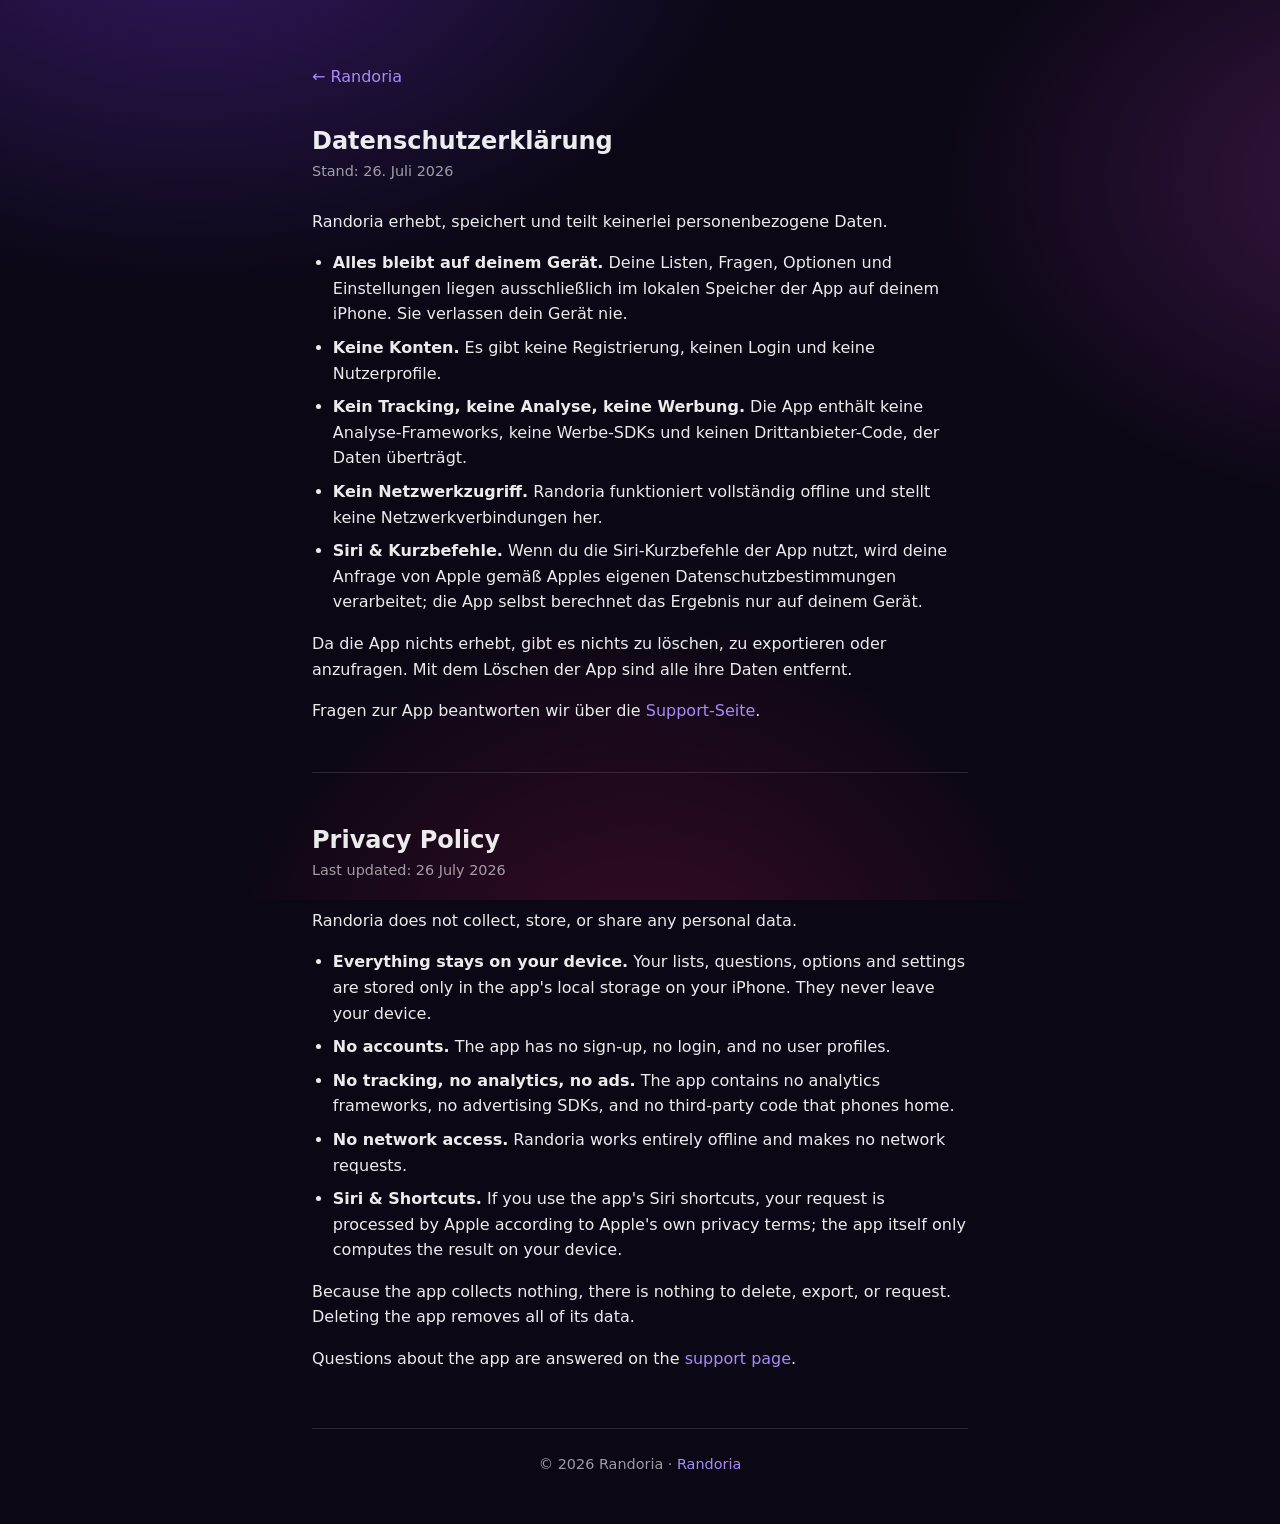
==== randoria/privacy/index.html @ 15b5b2f6 "Publish Randoria at its corrected Pages path Host the public landing page and privacy policy under /" ====
<!DOCTYPE html>
<html lang="de">
<head>
  <meta charset="utf-8">
  <meta name="viewport" content="width=device-width, initial-scale=1">
  <title>Datenschutz — Randoria</title>
  <meta name="description" content="Datenschutzerklärung der Randoria-App: keine Datenerhebung, kein Tracking, alles bleibt auf dem Gerät.">
  <link rel="canonical" href="https://suthi17.github.io/randoria/privacy/">
  <link rel="stylesheet" href="../styles.css">
  <link rel="icon" href="../icon.png">
</head>
<body>
  <div class="wrap">
    <a class="back" href="../">← Randoria</a>

    <article>
      <h1>Datenschutzerklärung</h1>
      <p class="updated">Stand: 26. Juli 2026</p>

      <p>Randoria erhebt, speichert und teilt keinerlei personenbezogene Daten.</p>

      <ul>
        <li><strong>Alles bleibt auf deinem Gerät.</strong> Deine Listen, Fragen,
        Optionen und Einstellungen liegen ausschließlich im lokalen Speicher der
        App auf deinem iPhone. Sie verlassen dein Gerät nie.</li>
        <li><strong>Keine Konten.</strong> Es gibt keine Registrierung, keinen
        Login und keine Nutzerprofile.</li>
        <li><strong>Kein Tracking, keine Analyse, keine Werbung.</strong> Die App
        enthält keine Analyse-Frameworks, keine Werbe-SDKs und keinen
        Drittanbieter-Code, der Daten überträgt.</li>
        <li><strong>Kein Netzwerkzugriff.</strong> Randoria funktioniert
        vollständig offline und stellt keine Netzwerkverbindungen her.</li>
        <li><strong>Siri &amp; Kurzbefehle.</strong> Wenn du die Siri-Kurzbefehle
        der App nutzt, wird deine Anfrage von Apple gemäß Apples eigenen
        Datenschutzbestimmungen verarbeitet; die App selbst berechnet das
        Ergebnis nur auf deinem Gerät.</li>
      </ul>

      <p>Da die App nichts erhebt, gibt es nichts zu löschen, zu exportieren
      oder anzufragen. Mit dem Löschen der App sind alle ihre Daten entfernt.</p>

      <p>Fragen zur App beantworten wir über die
      <a href="../#support">Support-Seite</a>.</p>
    </article>

    <hr class="divider">

    <article lang="en" id="english">
      <h1>Privacy Policy</h1>
      <p class="updated">Last updated: 26 July 2026</p>

      <p>Randoria does not collect, store, or share any personal data.</p>

      <ul>
        <li><strong>Everything stays on your device.</strong> Your lists,
        questions, options and settings are stored only in the app's local
        storage on your iPhone. They never leave your device.</li>
        <li><strong>No accounts.</strong> The app has no sign-up, no login, and
        no user profiles.</li>
        <li><strong>No tracking, no analytics, no ads.</strong> The app contains
        no analytics frameworks, no advertising SDKs, and no third-party code
        that phones home.</li>
        <li><strong>No network access.</strong> Randoria works entirely offline
        and makes no network requests.</li>
        <li><strong>Siri &amp; Shortcuts.</strong> If you use the app's Siri
        shortcuts, your request is processed by Apple according to Apple's own
        privacy terms; the app itself only computes the result on your
        device.</li>
      </ul>

      <p>Because the app collects nothing, there is nothing to delete, export,
      or request. Deleting the app removes all of its data.</p>

      <p>Questions about the app are answered on the
      <a href="../#support">support page</a>.</p>
    </article>

    <footer>
      © 2026 Randoria · <a href="../">Randoria</a>
    </footer>
  </div>
</body>
</html>
---- randoria/styles.css ----
:root {
  --bg: #0b0714;
  --card: rgba(255, 255, 255, 0.06);
  --border: rgba(255, 255, 255, 0.12);
  --text: rgba(255, 255, 255, 0.92);
  --muted: rgba(255, 255, 255, 0.6);
  --accent: #a78bfa;
}

* { margin: 0; padding: 0; box-sizing: border-box; }

body {
  font-family: ui-rounded, -apple-system, system-ui, "Segoe UI", sans-serif;
  background-color: var(--bg);
  background-image:
    radial-gradient(60rem 40rem at 15% -10%, rgba(124, 58, 237, 0.35), transparent 60%),
    radial-gradient(50rem 35rem at 110% 20%, rgba(217, 70, 239, 0.22), transparent 60%),
    radial-gradient(45rem 40rem at 50% 110%, rgba(190, 24, 93, 0.25), transparent 60%);
  background-attachment: fixed;
  color: var(--text);
  line-height: 1.6;
  min-height: 100vh;
}

.wrap {
  max-width: 44rem;
  margin: 0 auto;
  padding: 4rem 1.5rem 3rem;
}

header.hero { text-align: center; margin-bottom: 3.5rem; }

.hero img {
  width: 8rem;
  height: 8rem;
  border-radius: 1.8rem;
  box-shadow: 0 0 3rem rgba(167, 139, 250, 0.45);
}

.hero h1 {
  font-size: 2.6rem;
  font-weight: 800;
  margin-top: 1.2rem;
  letter-spacing: -0.02em;
}

.hero p.tagline {
  font-size: 1.15rem;
  color: var(--muted);
  margin-top: 0.4rem;
}

h2 {
  font-size: 1.3rem;
  font-weight: 700;
  margin: 2.6rem 0 1rem;
}

.modes {
  display: grid;
  grid-template-columns: repeat(auto-fit, minmax(12rem, 1fr));
  gap: 0.8rem;
}

.card {
  background: var(--card);
  border: 1px solid var(--border);
  border-radius: 1.1rem;
  padding: 1rem 1.1rem;
  backdrop-filter: blur(8px);
}

.card strong { display: block; margin-bottom: 0.15rem; }
.card span { color: var(--muted); font-size: 0.92rem; }

ul.traits { list-style: none; }
ul.traits li { padding: 0.3rem 0; color: var(--muted); }
ul.traits li::before { content: "✦ "; color: var(--accent); }

a { color: var(--accent); text-decoration: none; }
a:hover { text-decoration: underline; }

.divider {
  border: none;
  border-top: 1px solid var(--border);
  margin: 3rem 0;
}

footer {
  margin-top: 3.5rem;
  padding-top: 1.5rem;
  border-top: 1px solid var(--border);
  color: var(--muted);
  font-size: 0.9rem;
  text-align: center;
}

article p, article ul { margin-bottom: 1rem; color: var(--text); }
article ul { padding-left: 1.3rem; }
article li { margin-bottom: 0.5rem; }
article li strong { color: var(--text); }
.updated { color: var(--muted); font-size: 0.9rem; margin-bottom: 1.6rem; }
.back { display: inline-block; margin-bottom: 2rem; }
.lang-note { color: var(--muted); font-size: 0.95rem; }
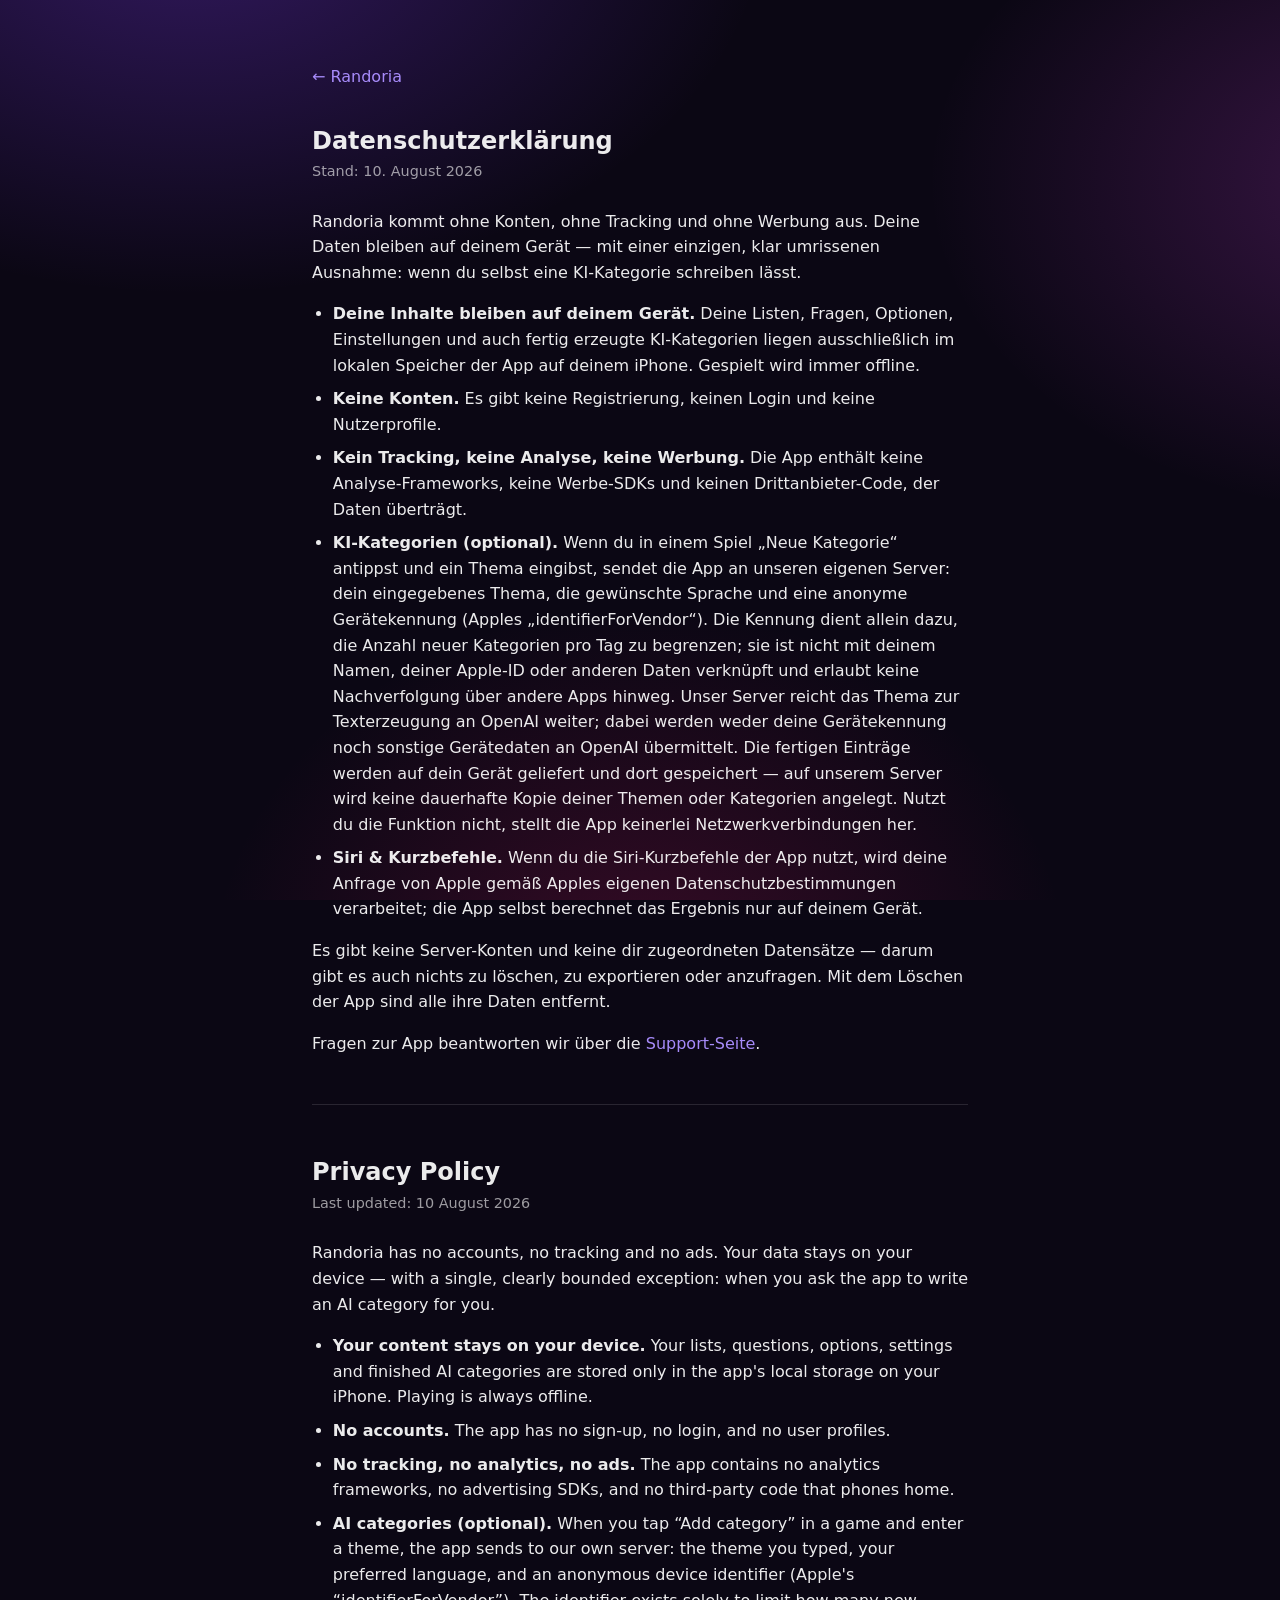
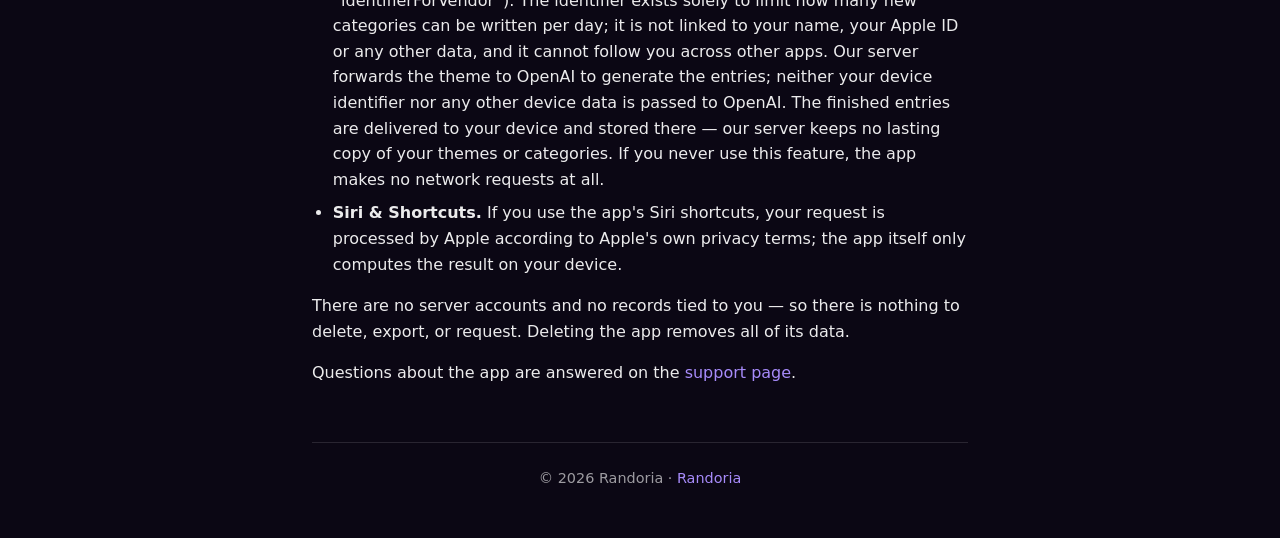
==== commit 812e3d9d: "Tell the truth about the AI categories The policy promised no network access at all — written when t" ====
--- a/randoria/privacy/index.html
+++ b/randoria/privacy/index.html
@@ -4,7 +4,7 @@
   <meta charset="utf-8">
   <meta name="viewport" content="width=device-width, initial-scale=1">
   <title>Datenschutz — Randoria</title>
-  <meta name="description" content="Datenschutzerklärung der Randoria-App: keine Datenerhebung, kein Tracking, alles bleibt auf dem Gerät.">
+  <meta name="description" content="Datenschutzerklärung der Randoria-App: kein Tracking, keine Konten; Netzwerkzugriff nur, wenn du selbst eine KI-Kategorie schreiben lässt.">
   <link rel="canonical" href="https://suthi17.github.io/randoria/privacy/">
   <link rel="stylesheet" href="../styles.css">
   <link rel="icon" href="../icon.png">
@@ -15,29 +15,46 @@
 
     <article>
       <h1>Datenschutzerklärung</h1>
-      <p class="updated">Stand: 26. Juli 2026</p>
+      <p class="updated">Stand: 10. August 2026</p>
 
-      <p>Randoria erhebt, speichert und teilt keinerlei personenbezogene Daten.</p>
+      <p>Randoria kommt ohne Konten, ohne Tracking und ohne Werbung aus.
+      Deine Daten bleiben auf deinem Gerät — mit einer einzigen, klar
+      umrissenen Ausnahme: wenn du selbst eine KI-Kategorie schreiben
+      lässt.</p>
 
       <ul>
-        <li><strong>Alles bleibt auf deinem Gerät.</strong> Deine Listen, Fragen,
-        Optionen und Einstellungen liegen ausschließlich im lokalen Speicher der
-        App auf deinem iPhone. Sie verlassen dein Gerät nie.</li>
+        <li><strong>Deine Inhalte bleiben auf deinem Gerät.</strong> Deine
+        Listen, Fragen, Optionen, Einstellungen und auch fertig erzeugte
+        KI-Kategorien liegen ausschließlich im lokalen Speicher der App auf
+        deinem iPhone. Gespielt wird immer offline.</li>
         <li><strong>Keine Konten.</strong> Es gibt keine Registrierung, keinen
         Login und keine Nutzerprofile.</li>
-        <li><strong>Kein Tracking, keine Analyse, keine Werbung.</strong> Die App
-        enthält keine Analyse-Frameworks, keine Werbe-SDKs und keinen
+        <li><strong>Kein Tracking, keine Analyse, keine Werbung.</strong> Die
+        App enthält keine Analyse-Frameworks, keine Werbe-SDKs und keinen
         Drittanbieter-Code, der Daten überträgt.</li>
-        <li><strong>Kein Netzwerkzugriff.</strong> Randoria funktioniert
-        vollständig offline und stellt keine Netzwerkverbindungen her.</li>
-        <li><strong>Siri &amp; Kurzbefehle.</strong> Wenn du die Siri-Kurzbefehle
-        der App nutzt, wird deine Anfrage von Apple gemäß Apples eigenen
-        Datenschutzbestimmungen verarbeitet; die App selbst berechnet das
-        Ergebnis nur auf deinem Gerät.</li>
+        <li><strong>KI-Kategorien (optional).</strong> Wenn du in einem Spiel
+        „Neue Kategorie“ antippst und ein Thema eingibst, sendet die App an
+        unseren eigenen Server: dein eingegebenes Thema, die gewünschte
+        Sprache und eine anonyme Gerätekennung (Apples
+        „identifierForVendor“). Die Kennung dient allein dazu, die Anzahl
+        neuer Kategorien pro Tag zu begrenzen; sie ist nicht mit deinem
+        Namen, deiner Apple-ID oder anderen Daten verknüpft und erlaubt
+        keine Nachverfolgung über andere Apps hinweg. Unser Server reicht
+        das Thema zur Texterzeugung an OpenAI weiter; dabei werden weder
+        deine Gerätekennung noch sonstige Gerätedaten an OpenAI übermittelt.
+        Die fertigen Einträge werden auf dein Gerät geliefert und dort
+        gespeichert — auf unserem Server wird keine dauerhafte Kopie deiner
+        Themen oder Kategorien angelegt. Nutzt du die Funktion nicht, stellt
+        die App keinerlei Netzwerkverbindungen her.</li>
+        <li><strong>Siri &amp; Kurzbefehle.</strong> Wenn du die
+        Siri-Kurzbefehle der App nutzt, wird deine Anfrage von Apple gemäß
+        Apples eigenen Datenschutzbestimmungen verarbeitet; die App selbst
+        berechnet das Ergebnis nur auf deinem Gerät.</li>
       </ul>
 
-      <p>Da die App nichts erhebt, gibt es nichts zu löschen, zu exportieren
-      oder anzufragen. Mit dem Löschen der App sind alle ihre Daten entfernt.</p>
+      <p>Es gibt keine Server-Konten und keine dir zugeordneten Datensätze —
+      darum gibt es auch nichts zu löschen, zu exportieren oder anzufragen.
+      Mit dem Löschen der App sind alle ihre Daten entfernt.</p>
 
       <p>Fragen zur App beantworten wir über die
       <a href="../#support">Support-Seite</a>.</p>
@@ -47,29 +64,44 @@
 
     <article lang="en" id="english">
       <h1>Privacy Policy</h1>
-      <p class="updated">Last updated: 26 July 2026</p>
+      <p class="updated">Last updated: 10 August 2026</p>
 
-      <p>Randoria does not collect, store, or share any personal data.</p>
+      <p>Randoria has no accounts, no tracking and no ads. Your data stays on
+      your device — with a single, clearly bounded exception: when you ask
+      the app to write an AI category for you.</p>
 
       <ul>
-        <li><strong>Everything stays on your device.</strong> Your lists,
-        questions, options and settings are stored only in the app's local
-        storage on your iPhone. They never leave your device.</li>
+        <li><strong>Your content stays on your device.</strong> Your lists,
+        questions, options, settings and finished AI categories are stored
+        only in the app's local storage on your iPhone. Playing is always
+        offline.</li>
         <li><strong>No accounts.</strong> The app has no sign-up, no login, and
         no user profiles.</li>
         <li><strong>No tracking, no analytics, no ads.</strong> The app contains
         no analytics frameworks, no advertising SDKs, and no third-party code
         that phones home.</li>
-        <li><strong>No network access.</strong> Randoria works entirely offline
-        and makes no network requests.</li>
+        <li><strong>AI categories (optional).</strong> When you tap “Add
+        category” in a game and enter a theme, the app sends to our own
+        server: the theme you typed, your preferred language, and an
+        anonymous device identifier (Apple's “identifierForVendor”). The
+        identifier exists solely to limit how many new categories can be
+        written per day; it is not linked to your name, your Apple ID or any
+        other data, and it cannot follow you across other apps. Our server
+        forwards the theme to OpenAI to generate the entries; neither your
+        device identifier nor any other device data is passed to OpenAI. The
+        finished entries are delivered to your device and stored there — our
+        server keeps no lasting copy of your themes or categories. If you
+        never use this feature, the app makes no network requests at
+        all.</li>
         <li><strong>Siri &amp; Shortcuts.</strong> If you use the app's Siri
         shortcuts, your request is processed by Apple according to Apple's own
         privacy terms; the app itself only computes the result on your
         device.</li>
       </ul>
 
-      <p>Because the app collects nothing, there is nothing to delete, export,
-      or request. Deleting the app removes all of its data.</p>
+      <p>There are no server accounts and no records tied to you — so there is
+      nothing to delete, export, or request. Deleting the app removes all of
+      its data.</p>
 
       <p>Questions about the app are answered on the
       <a href="../#support">support page</a>.</p>
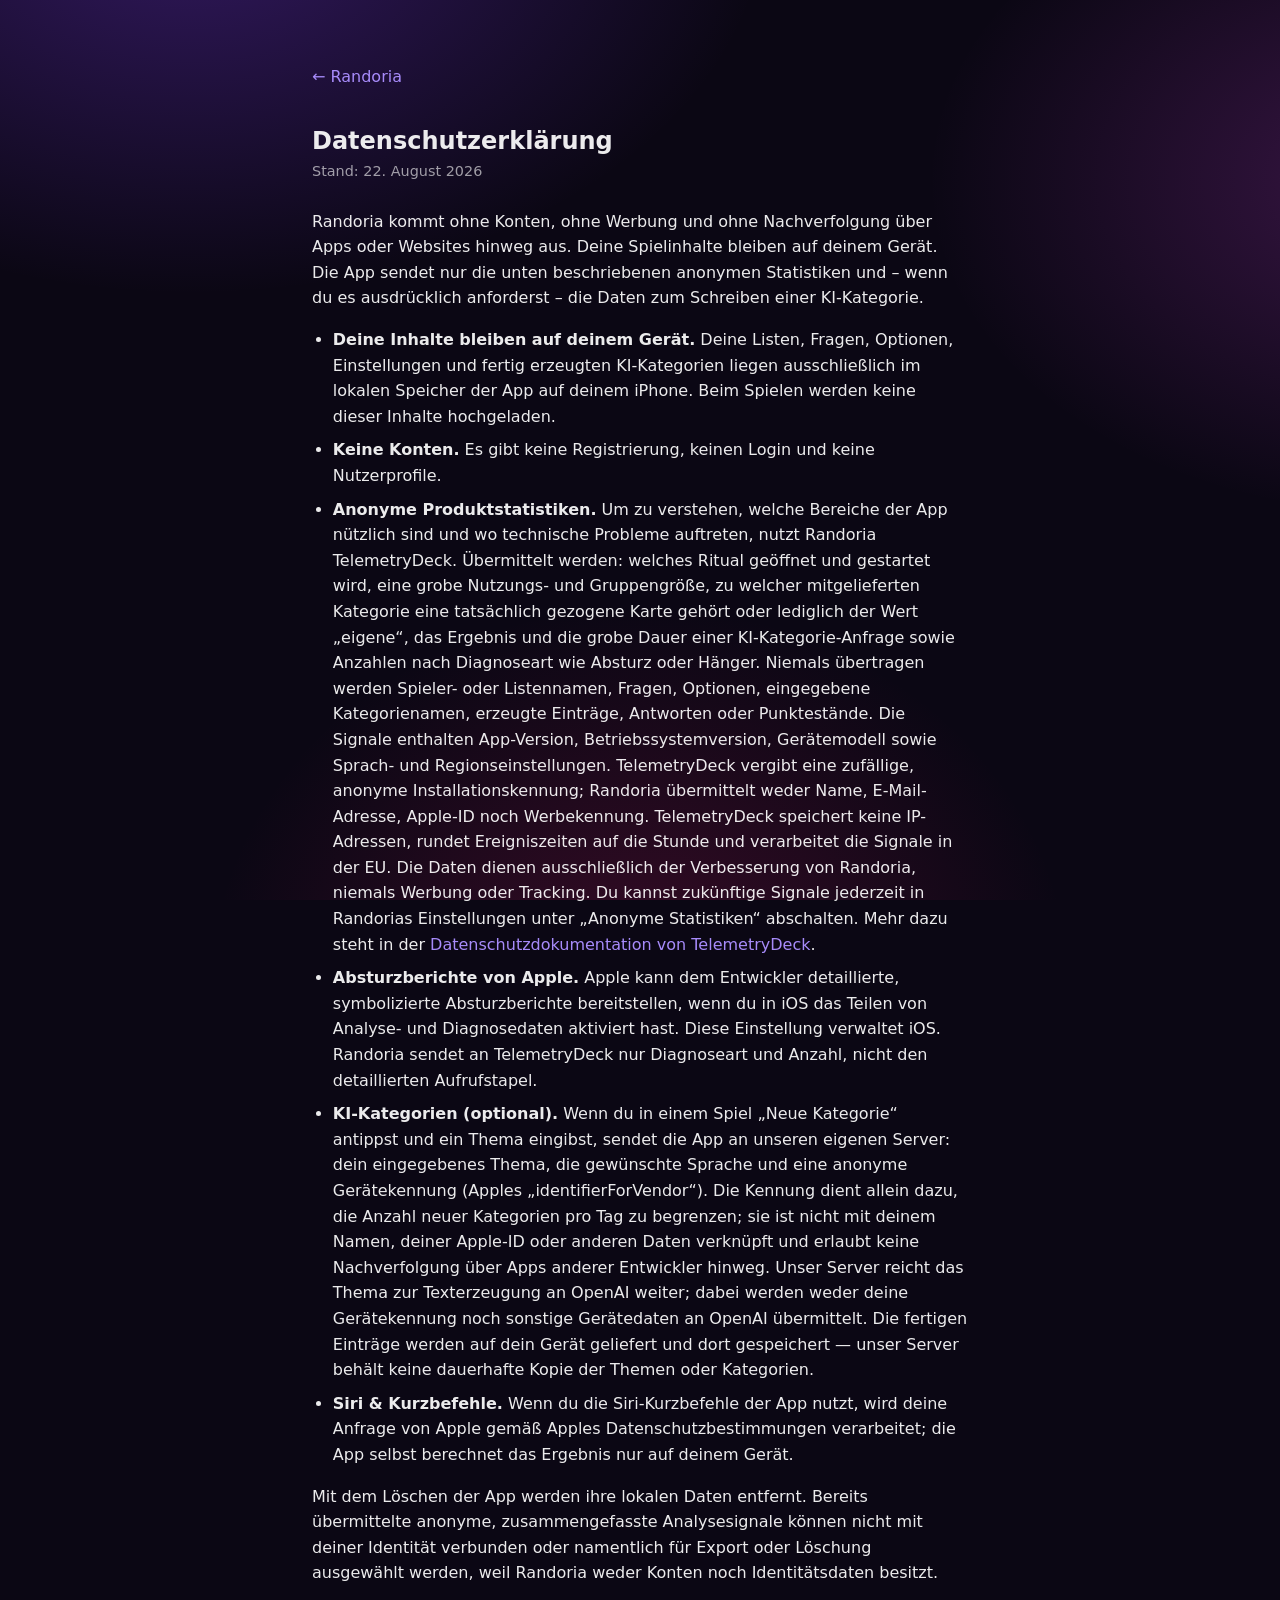
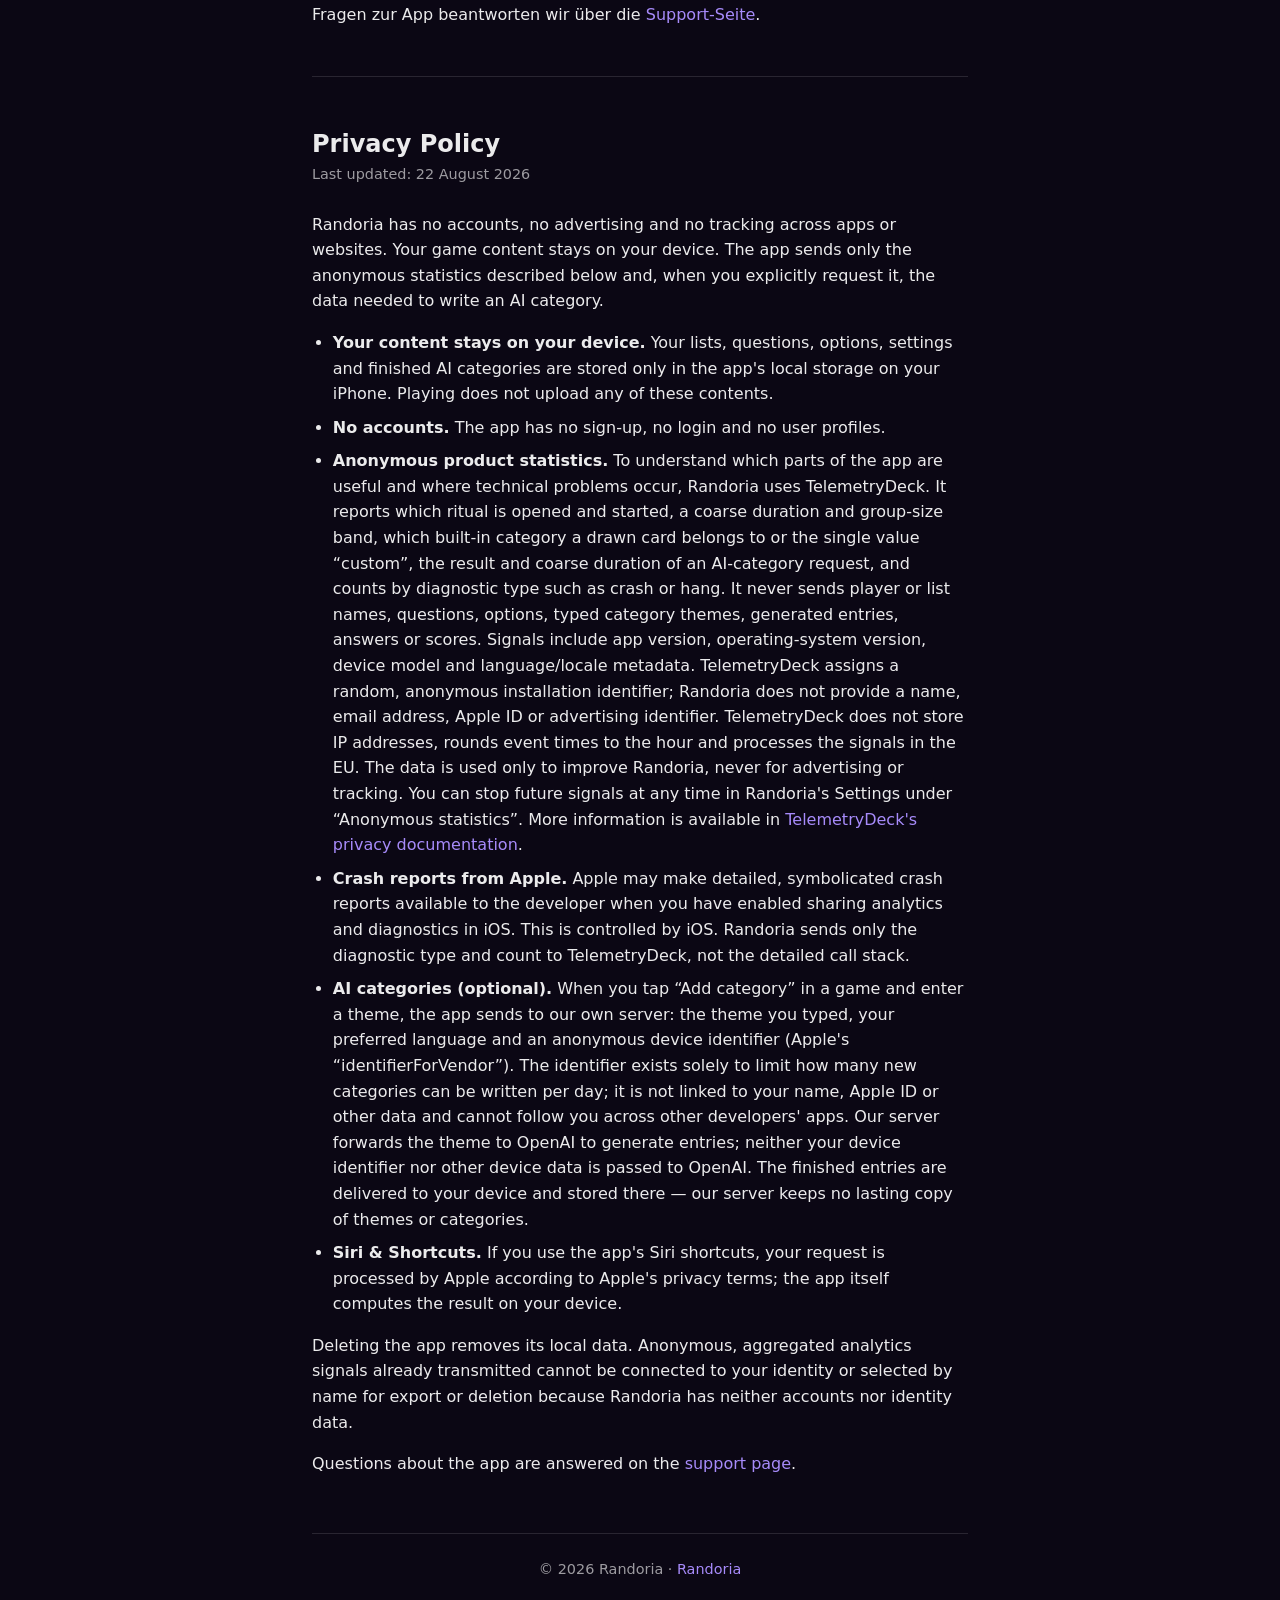
==== commit 9695978d: "Document anonymous product analytics" ====
--- a/randoria/privacy/index.html
+++ b/randoria/privacy/index.html
@@ -4,7 +4,7 @@
   <meta charset="utf-8">
   <meta name="viewport" content="width=device-width, initial-scale=1">
   <title>Datenschutz — Randoria</title>
-  <meta name="description" content="Datenschutzerklärung der Randoria-App: kein Tracking, keine Konten; Netzwerkzugriff nur, wenn du selbst eine KI-Kategorie schreiben lässt.">
+  <meta name="description" content="Datenschutzerklärung der Randoria-App: keine Konten, keine Werbung, kein Tracking; anonyme Produktstatistiken und optionale KI-Kategorien.">
   <link rel="canonical" href="https://suthi17.github.io/randoria/privacy/">
   <link rel="stylesheet" href="../styles.css">
   <link rel="icon" href="../icon.png">
@@ -15,46 +15,72 @@
 
     <article>
       <h1>Datenschutzerklärung</h1>
-      <p class="updated">Stand: 10. August 2026</p>
+      <p class="updated">Stand: 22. August 2026</p>
 
-      <p>Randoria kommt ohne Konten, ohne Tracking und ohne Werbung aus.
-      Deine Daten bleiben auf deinem Gerät — mit einer einzigen, klar
-      umrissenen Ausnahme: wenn du selbst eine KI-Kategorie schreiben
-      lässt.</p>
+      <p>Randoria kommt ohne Konten, ohne Werbung und ohne Nachverfolgung
+      über Apps oder Websites hinweg aus. Deine Spielinhalte bleiben auf
+      deinem Gerät. Die App sendet nur die unten beschriebenen anonymen
+      Statistiken und – wenn du es ausdrücklich anforderst – die Daten zum
+      Schreiben einer KI-Kategorie.</p>
 
       <ul>
         <li><strong>Deine Inhalte bleiben auf deinem Gerät.</strong> Deine
-        Listen, Fragen, Optionen, Einstellungen und auch fertig erzeugte
+        Listen, Fragen, Optionen, Einstellungen und fertig erzeugten
         KI-Kategorien liegen ausschließlich im lokalen Speicher der App auf
-        deinem iPhone. Gespielt wird immer offline.</li>
+        deinem iPhone. Beim Spielen werden keine dieser Inhalte
+        hochgeladen.</li>
         <li><strong>Keine Konten.</strong> Es gibt keine Registrierung, keinen
         Login und keine Nutzerprofile.</li>
-        <li><strong>Kein Tracking, keine Analyse, keine Werbung.</strong> Die
-        App enthält keine Analyse-Frameworks, keine Werbe-SDKs und keinen
-        Drittanbieter-Code, der Daten überträgt.</li>
+        <li><strong>Anonyme Produktstatistiken.</strong> Um zu verstehen,
+        welche Bereiche der App nützlich sind und wo technische Probleme
+        auftreten, nutzt Randoria TelemetryDeck. Übermittelt werden: welches
+        Ritual geöffnet und gestartet wird, eine grobe Nutzungs- und Gruppengröße, zu
+        welcher mitgelieferten Kategorie eine tatsächlich gezogene Karte
+        gehört oder lediglich der Wert „eigene“, das Ergebnis und die grobe Dauer
+        einer KI-Kategorie-Anfrage sowie Anzahlen nach Diagnoseart wie
+        Absturz oder Hänger. Niemals übertragen werden Spieler- oder
+        Listennamen, Fragen, Optionen, eingegebene Kategorienamen, erzeugte
+        Einträge, Antworten oder Punktestände. Die Signale enthalten
+        App-Version, Betriebssystemversion, Gerätemodell sowie Sprach- und
+        Regionseinstellungen. TelemetryDeck vergibt eine zufällige, anonyme
+        Installationskennung; Randoria übermittelt weder Name, E-Mail-Adresse,
+        Apple-ID noch Werbekennung. TelemetryDeck speichert keine IP-Adressen,
+        rundet Ereigniszeiten auf die Stunde und verarbeitet die Signale in
+        der EU. Die Daten dienen ausschließlich der Verbesserung von
+        Randoria, niemals Werbung oder Tracking. Du kannst zukünftige Signale
+        jederzeit in Randorias Einstellungen unter „Anonyme Statistiken“
+        abschalten. Mehr dazu steht in der
+        <a href="https://telemetrydeck.com/docs/guides/privacy-faq/">Datenschutzdokumentation von TelemetryDeck</a>.</li>
+        <li><strong>Absturzberichte von Apple.</strong> Apple kann dem
+        Entwickler detaillierte, symbolizierte Absturzberichte bereitstellen,
+        wenn du in iOS das Teilen von Analyse- und Diagnosedaten aktiviert
+        hast. Diese Einstellung verwaltet iOS. Randoria sendet an
+        TelemetryDeck nur Diagnoseart und Anzahl, nicht den detaillierten
+        Aufrufstapel.</li>
         <li><strong>KI-Kategorien (optional).</strong> Wenn du in einem Spiel
         „Neue Kategorie“ antippst und ein Thema eingibst, sendet die App an
         unseren eigenen Server: dein eingegebenes Thema, die gewünschte
         Sprache und eine anonyme Gerätekennung (Apples
         „identifierForVendor“). Die Kennung dient allein dazu, die Anzahl
         neuer Kategorien pro Tag zu begrenzen; sie ist nicht mit deinem
-        Namen, deiner Apple-ID oder anderen Daten verknüpft und erlaubt
-        keine Nachverfolgung über andere Apps hinweg. Unser Server reicht
-        das Thema zur Texterzeugung an OpenAI weiter; dabei werden weder
-        deine Gerätekennung noch sonstige Gerätedaten an OpenAI übermittelt.
-        Die fertigen Einträge werden auf dein Gerät geliefert und dort
-        gespeichert — auf unserem Server wird keine dauerhafte Kopie deiner
-        Themen oder Kategorien angelegt. Nutzt du die Funktion nicht, stellt
-        die App keinerlei Netzwerkverbindungen her.</li>
+        Namen, deiner Apple-ID oder anderen Daten verknüpft und erlaubt keine
+        Nachverfolgung über Apps anderer Entwickler hinweg. Unser Server
+        reicht das Thema zur Texterzeugung an OpenAI weiter; dabei werden
+        weder deine Gerätekennung noch sonstige Gerätedaten an OpenAI
+        übermittelt. Die fertigen Einträge werden auf dein Gerät geliefert
+        und dort gespeichert — unser Server behält keine dauerhafte Kopie der
+        Themen oder Kategorien.</li>
         <li><strong>Siri &amp; Kurzbefehle.</strong> Wenn du die
         Siri-Kurzbefehle der App nutzt, wird deine Anfrage von Apple gemäß
-        Apples eigenen Datenschutzbestimmungen verarbeitet; die App selbst
-        berechnet das Ergebnis nur auf deinem Gerät.</li>
+        Apples Datenschutzbestimmungen verarbeitet; die App selbst berechnet
+        das Ergebnis nur auf deinem Gerät.</li>
       </ul>
 
-      <p>Es gibt keine Server-Konten und keine dir zugeordneten Datensätze —
-      darum gibt es auch nichts zu löschen, zu exportieren oder anzufragen.
-      Mit dem Löschen der App sind alle ihre Daten entfernt.</p>
+      <p>Mit dem Löschen der App werden ihre lokalen Daten entfernt. Bereits
+      übermittelte anonyme, zusammengefasste Analysesignale können nicht mit
+      deiner Identität verbunden oder namentlich für Export oder Löschung
+      ausgewählt werden, weil Randoria weder Konten noch Identitätsdaten
+      besitzt.</p>
 
       <p>Fragen zur App beantworten wir über die
       <a href="../#support">Support-Seite</a>.</p>
@@ -64,44 +90,63 @@
 
     <article lang="en" id="english">
       <h1>Privacy Policy</h1>
-      <p class="updated">Last updated: 10 August 2026</p>
+      <p class="updated">Last updated: 22 August 2026</p>
 
-      <p>Randoria has no accounts, no tracking and no ads. Your data stays on
-      your device — with a single, clearly bounded exception: when you ask
-      the app to write an AI category for you.</p>
+      <p>Randoria has no accounts, no advertising and no tracking across apps
+      or websites. Your game content stays on your device. The app sends only
+      the anonymous statistics described below and, when you explicitly
+      request it, the data needed to write an AI category.</p>
 
       <ul>
         <li><strong>Your content stays on your device.</strong> Your lists,
         questions, options, settings and finished AI categories are stored
-        only in the app's local storage on your iPhone. Playing is always
-        offline.</li>
-        <li><strong>No accounts.</strong> The app has no sign-up, no login, and
+        only in the app's local storage on your iPhone. Playing does not
+        upload any of these contents.</li>
+        <li><strong>No accounts.</strong> The app has no sign-up, no login and
         no user profiles.</li>
-        <li><strong>No tracking, no analytics, no ads.</strong> The app contains
-        no analytics frameworks, no advertising SDKs, and no third-party code
-        that phones home.</li>
+        <li><strong>Anonymous product statistics.</strong> To understand which
+        parts of the app are useful and where technical problems occur,
+        Randoria uses TelemetryDeck. It reports which ritual is opened and
+        started, a coarse duration and group-size band, which built-in category a drawn card
+        belongs to or the single value “custom”, the result and
+        coarse duration of an AI-category request, and counts by diagnostic
+        type such as crash or hang. It never sends player or list names,
+        questions, options, typed category themes, generated entries, answers
+        or scores. Signals include app version, operating-system version,
+        device model and language/locale metadata. TelemetryDeck assigns a
+        random, anonymous installation identifier; Randoria does not provide
+        a name, email address, Apple ID or advertising identifier.
+        TelemetryDeck does not store IP addresses, rounds event times to the
+        hour and processes the signals in the EU. The data is used only to
+        improve Randoria, never for advertising or tracking. You can stop
+        future signals at any time in Randoria's Settings under “Anonymous
+        statistics”. More information is available in
+        <a href="https://telemetrydeck.com/docs/guides/privacy-faq/">TelemetryDeck's privacy documentation</a>.</li>
+        <li><strong>Crash reports from Apple.</strong> Apple may make detailed,
+        symbolicated crash reports available to the developer when you have
+        enabled sharing analytics and diagnostics in iOS. This is controlled
+        by iOS. Randoria sends only the diagnostic type and count to
+        TelemetryDeck, not the detailed call stack.</li>
         <li><strong>AI categories (optional).</strong> When you tap “Add
         category” in a game and enter a theme, the app sends to our own
-        server: the theme you typed, your preferred language, and an
-        anonymous device identifier (Apple's “identifierForVendor”). The
-        identifier exists solely to limit how many new categories can be
-        written per day; it is not linked to your name, your Apple ID or any
-        other data, and it cannot follow you across other apps. Our server
-        forwards the theme to OpenAI to generate the entries; neither your
-        device identifier nor any other device data is passed to OpenAI. The
-        finished entries are delivered to your device and stored there — our
-        server keeps no lasting copy of your themes or categories. If you
-        never use this feature, the app makes no network requests at
-        all.</li>
+        server: the theme you typed, your preferred language and an anonymous
+        device identifier (Apple's “identifierForVendor”). The identifier
+        exists solely to limit how many new categories can be written per
+        day; it is not linked to your name, Apple ID or other data and cannot
+        follow you across other developers' apps. Our server forwards the
+        theme to OpenAI to generate entries; neither your device identifier
+        nor other device data is passed to OpenAI. The finished entries are
+        delivered to your device and stored there — our server keeps no
+        lasting copy of themes or categories.</li>
         <li><strong>Siri &amp; Shortcuts.</strong> If you use the app's Siri
-        shortcuts, your request is processed by Apple according to Apple's own
-        privacy terms; the app itself only computes the result on your
-        device.</li>
+        shortcuts, your request is processed by Apple according to Apple's
+        privacy terms; the app itself computes the result on your device.</li>
       </ul>
 
-      <p>There are no server accounts and no records tied to you — so there is
-      nothing to delete, export, or request. Deleting the app removes all of
-      its data.</p>
+      <p>Deleting the app removes its local data. Anonymous, aggregated
+      analytics signals already transmitted cannot be connected to your
+      identity or selected by name for export or deletion because Randoria
+      has neither accounts nor identity data.</p>
 
       <p>Questions about the app are answered on the
       <a href="../#support">support page</a>.</p>
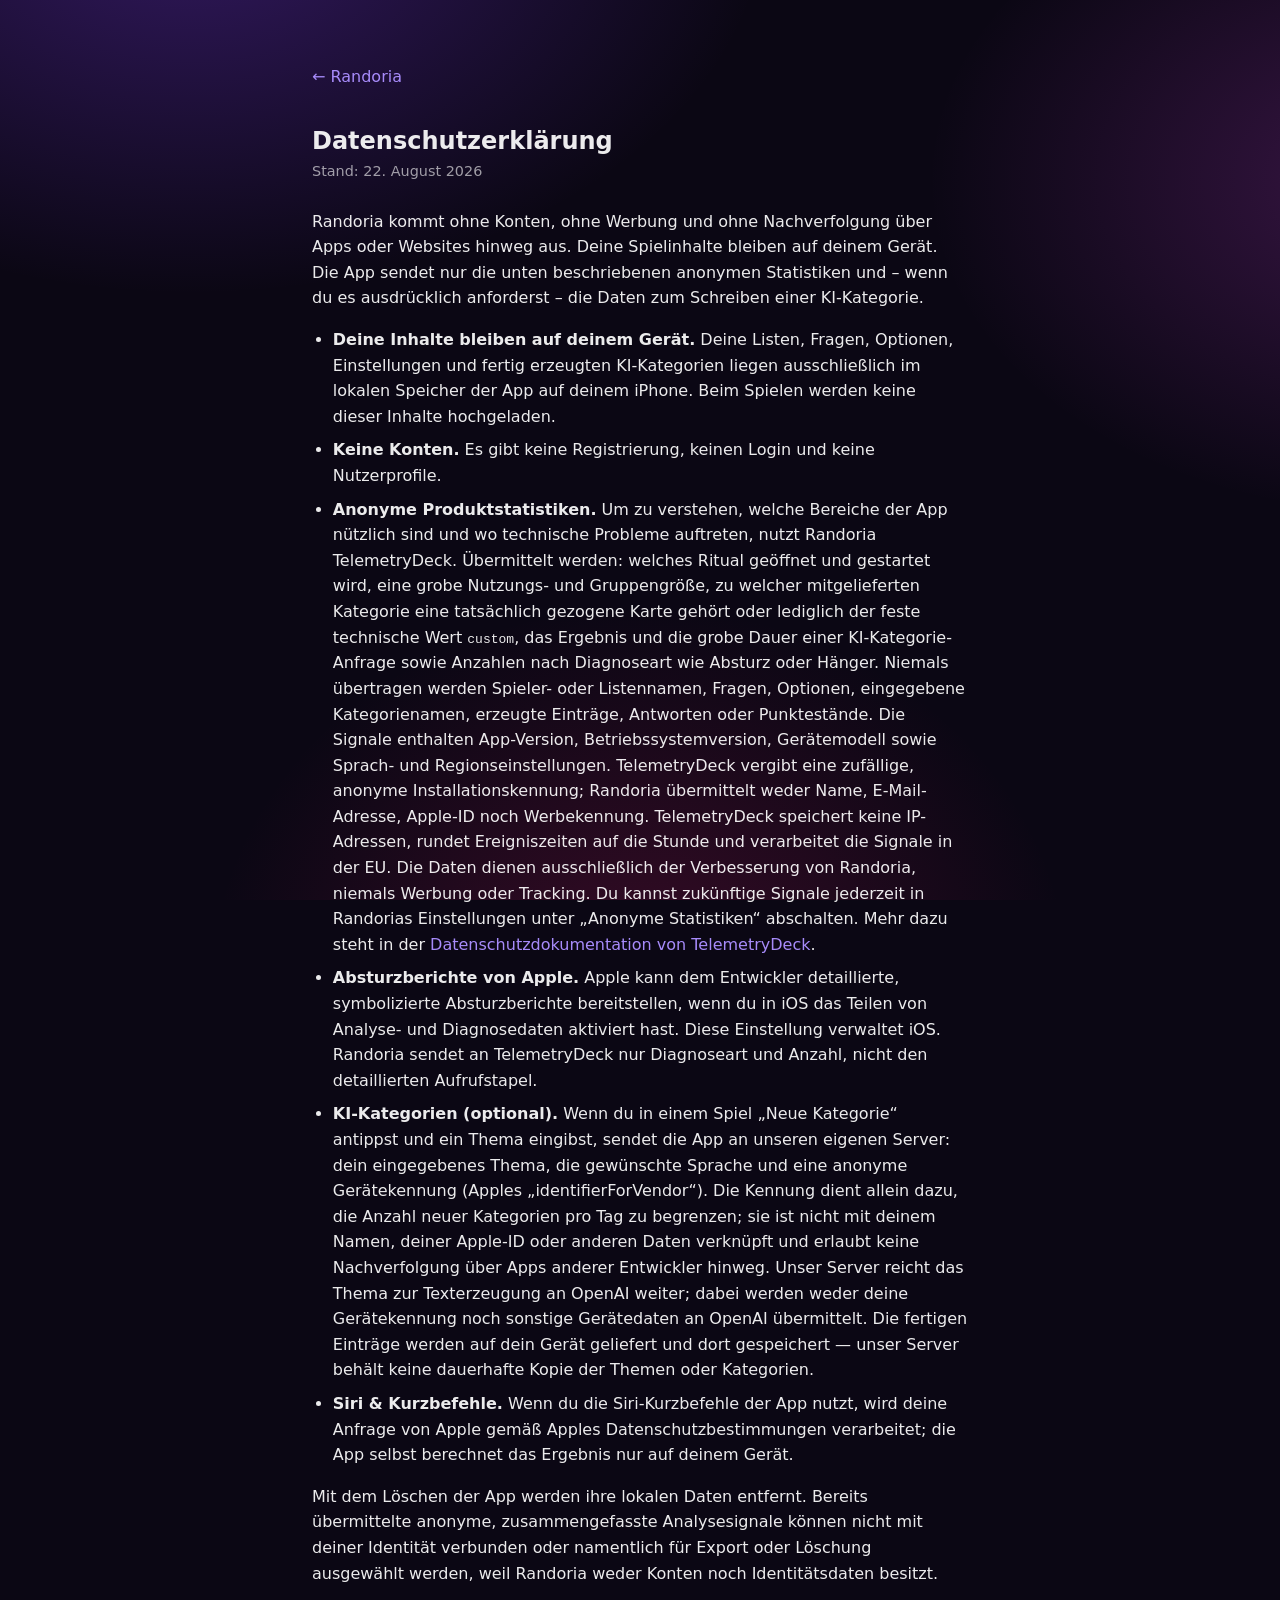
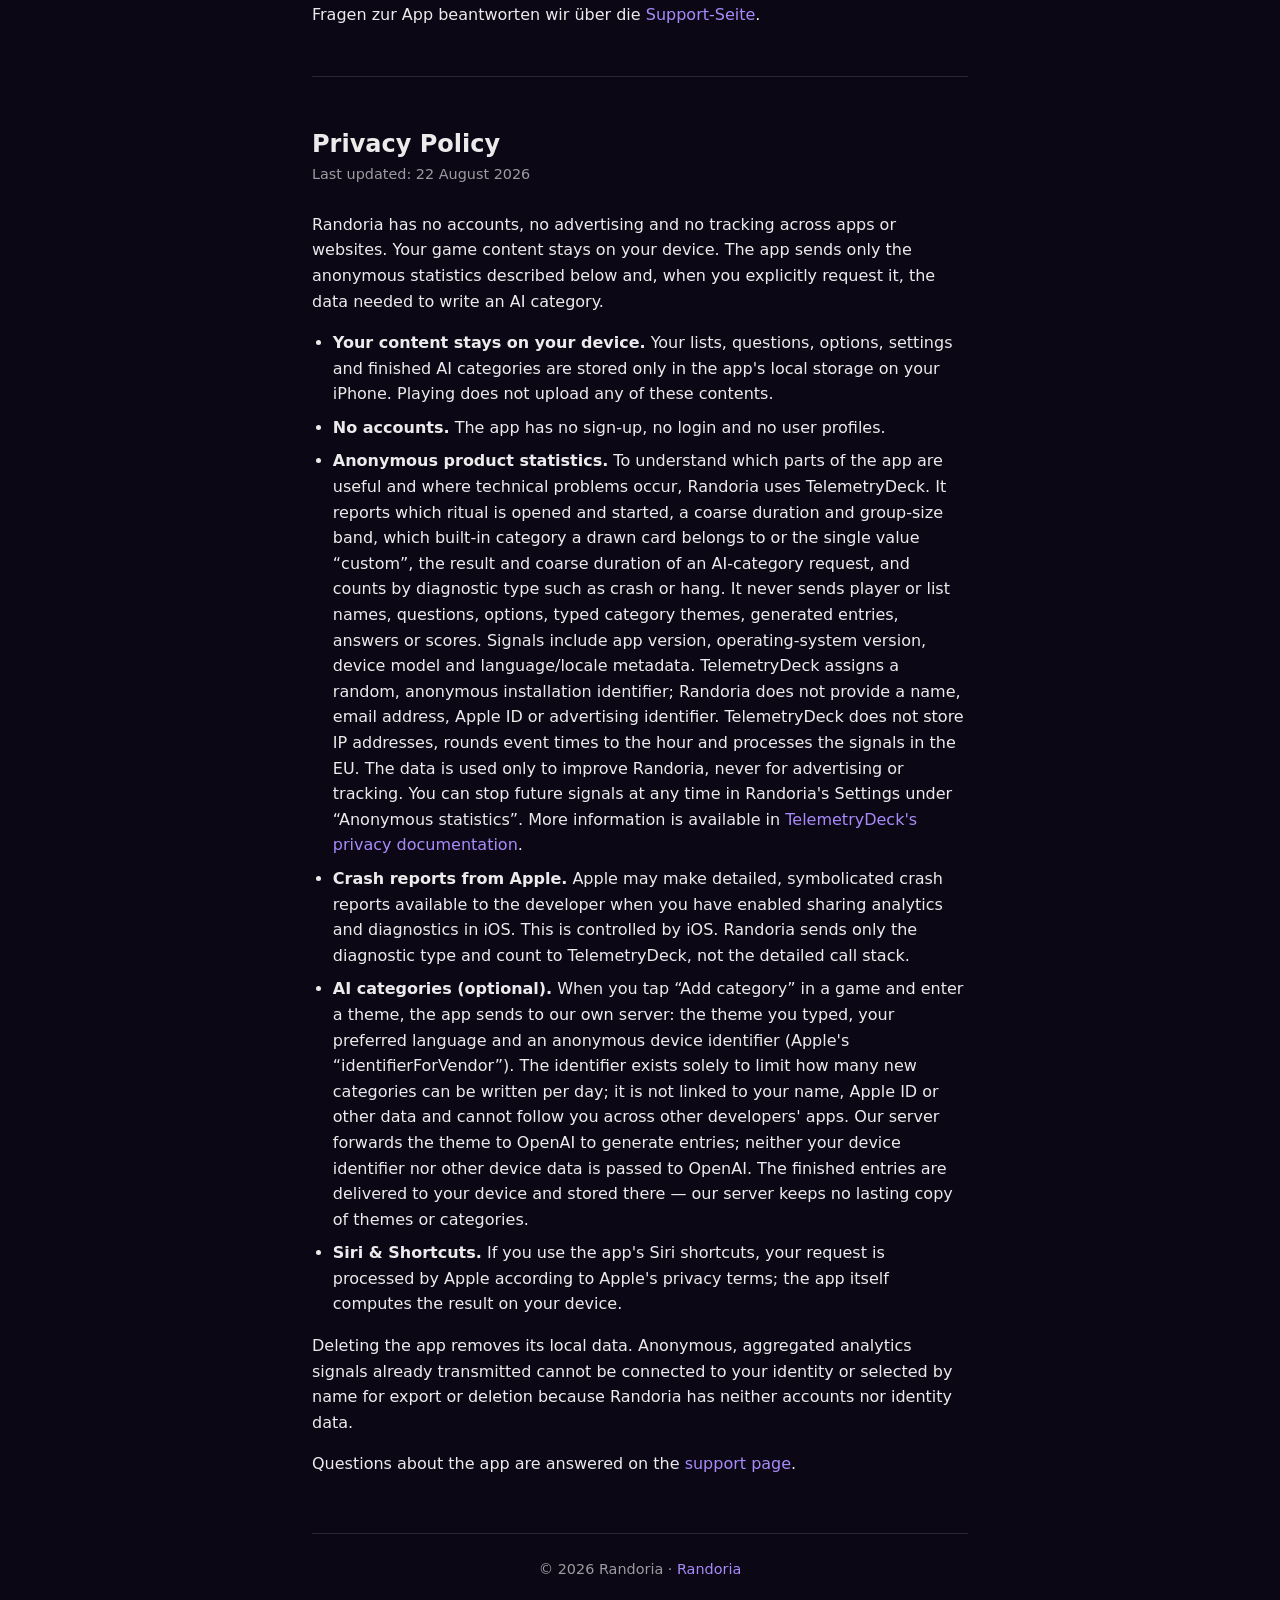
==== commit 825b574b: "Clarify custom category analytics value" ====
--- a/randoria/privacy/index.html
+++ b/randoria/privacy/index.html
@@ -36,7 +36,7 @@
         auftreten, nutzt Randoria TelemetryDeck. Übermittelt werden: welches
         Ritual geöffnet und gestartet wird, eine grobe Nutzungs- und Gruppengröße, zu
         welcher mitgelieferten Kategorie eine tatsächlich gezogene Karte
-        gehört oder lediglich der Wert „eigene“, das Ergebnis und die grobe Dauer
+        gehört oder lediglich der feste technische Wert <code>custom</code>, das Ergebnis und die grobe Dauer
         einer KI-Kategorie-Anfrage sowie Anzahlen nach Diagnoseart wie
         Absturz oder Hänger. Niemals übertragen werden Spieler- oder
         Listennamen, Fragen, Optionen, eingegebene Kategorienamen, erzeugte
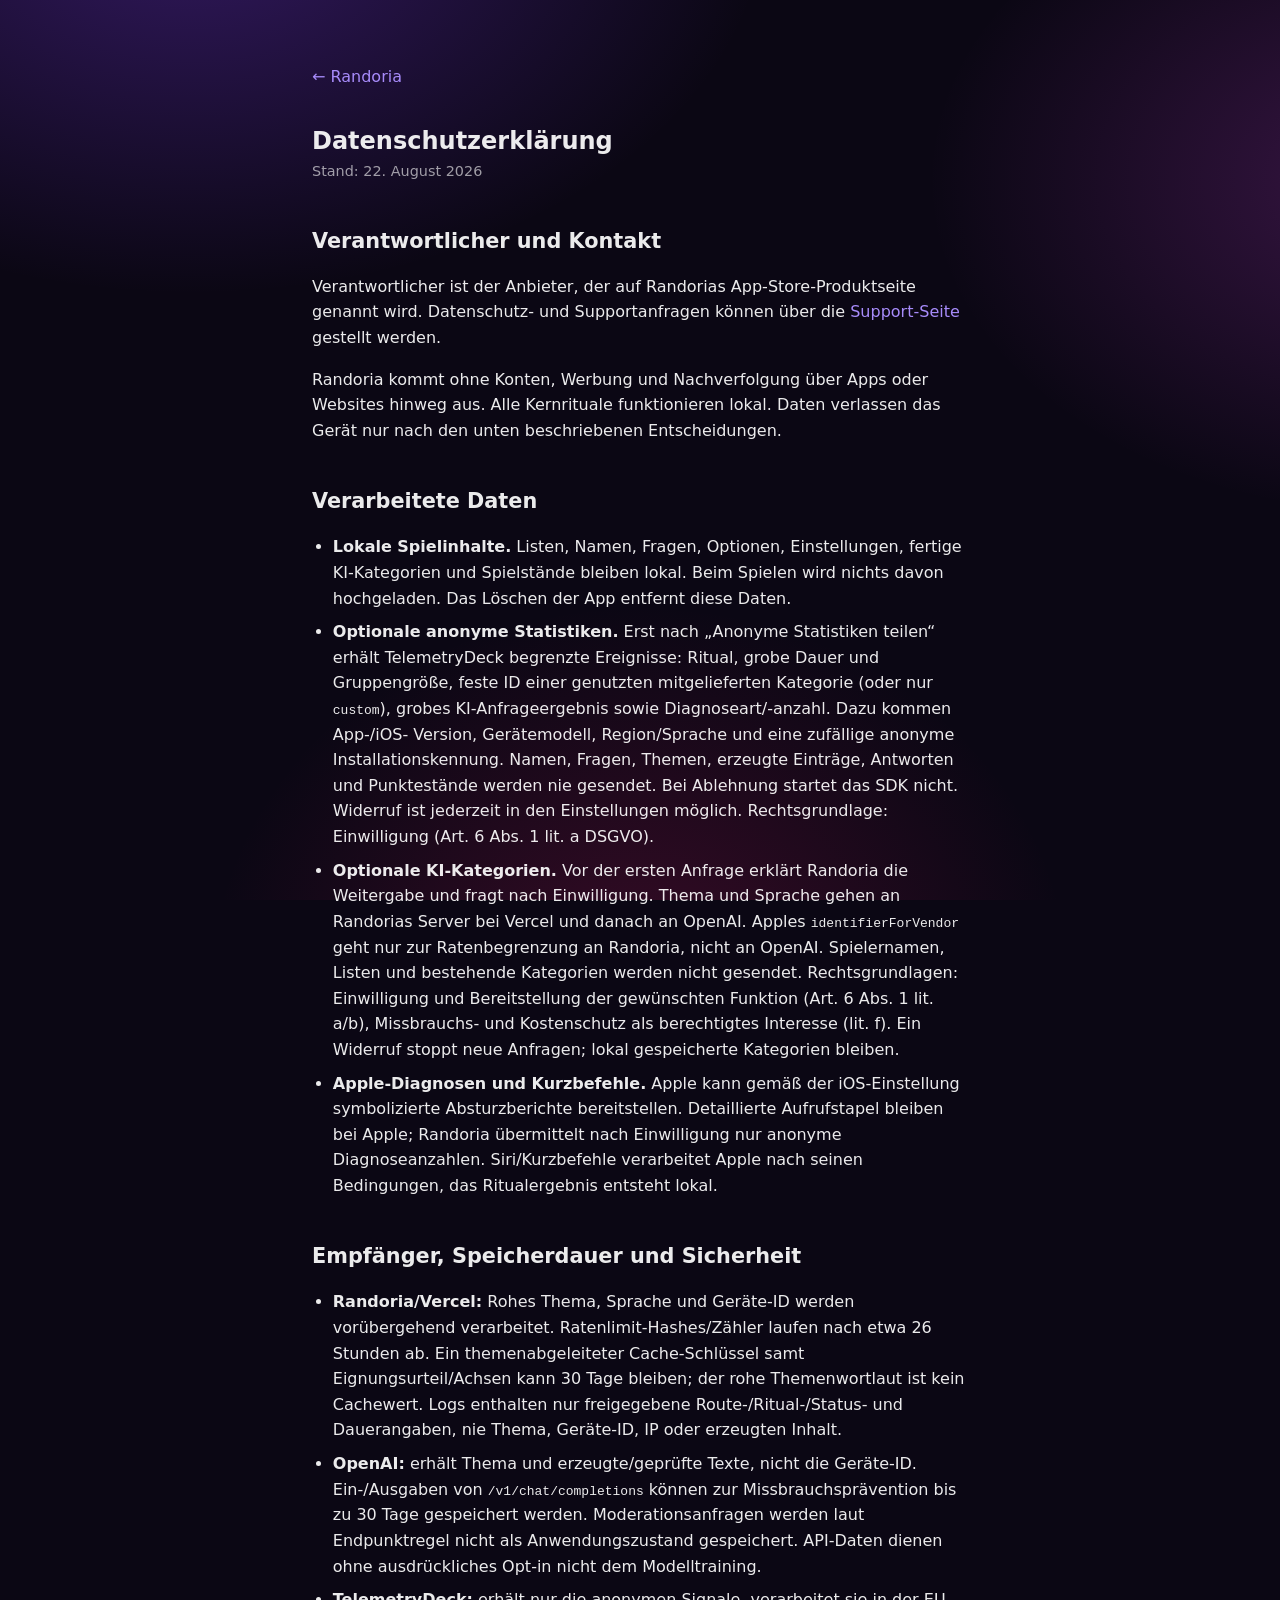
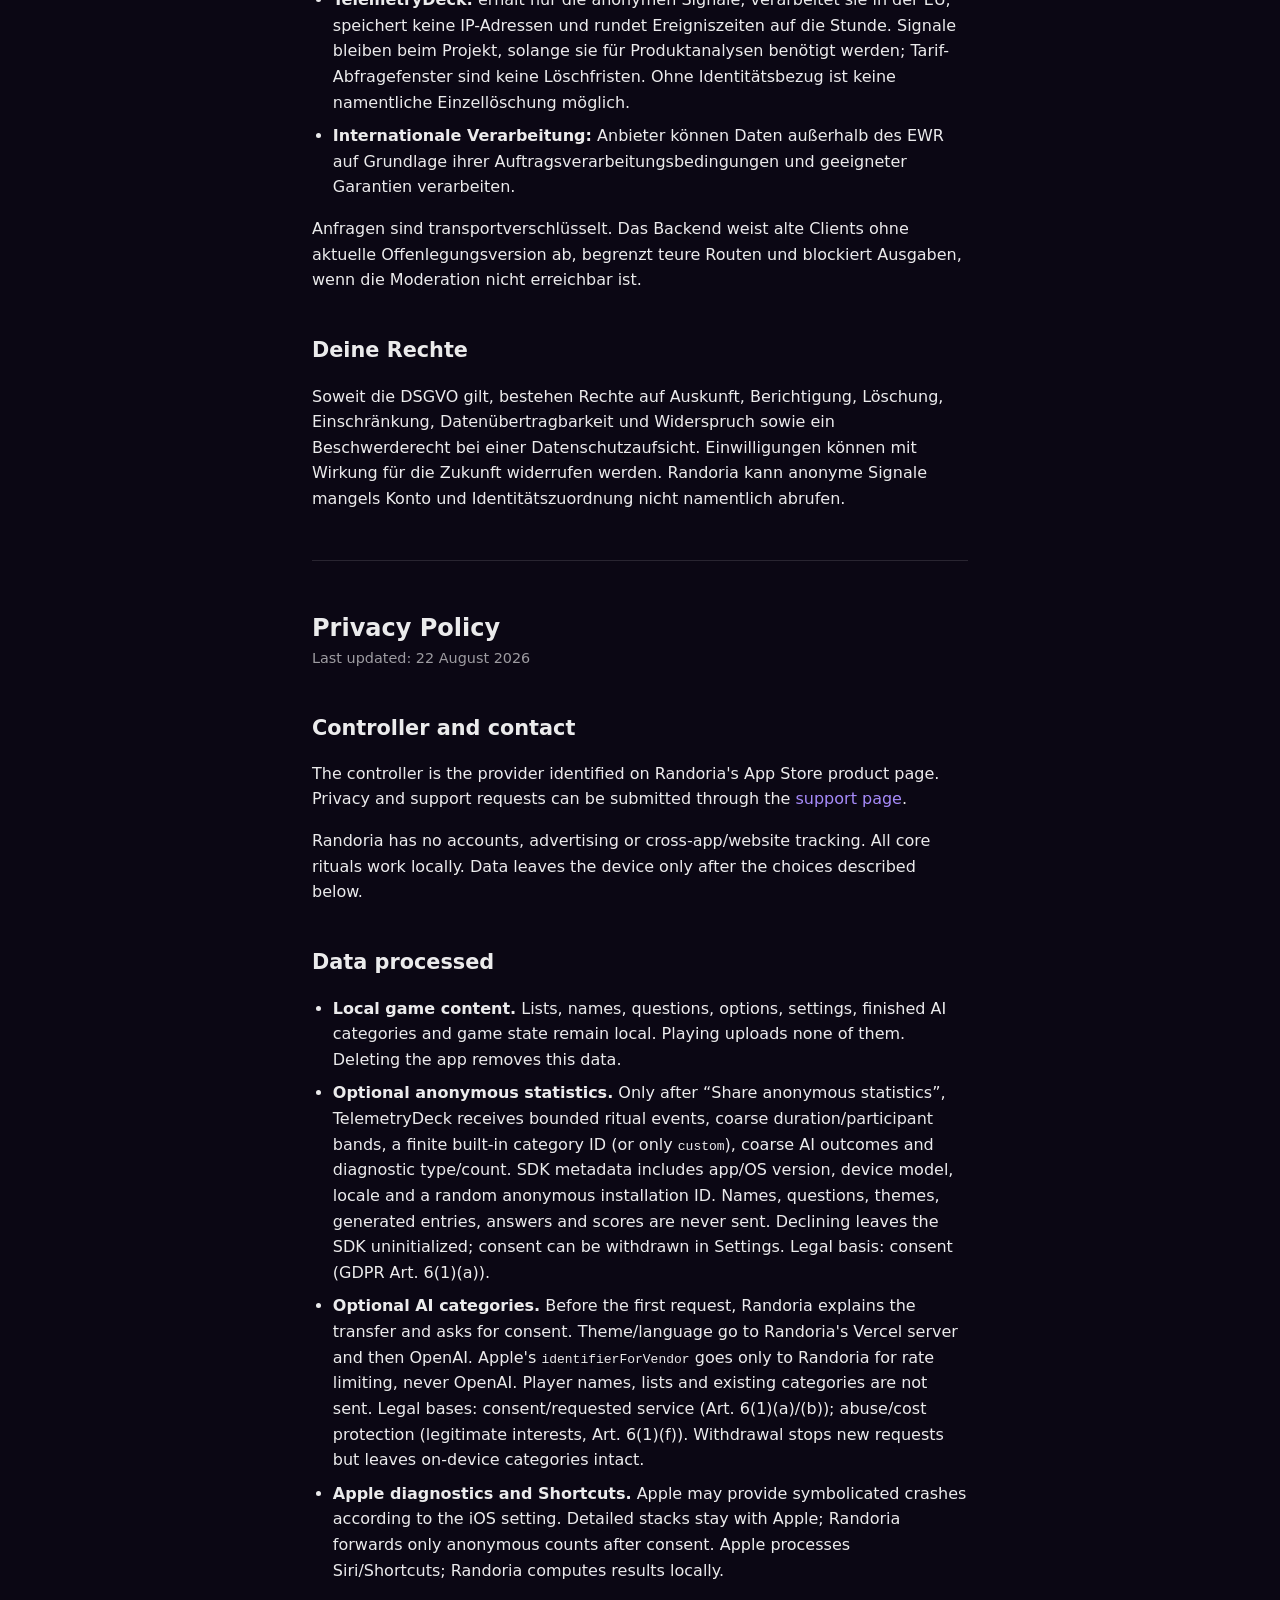
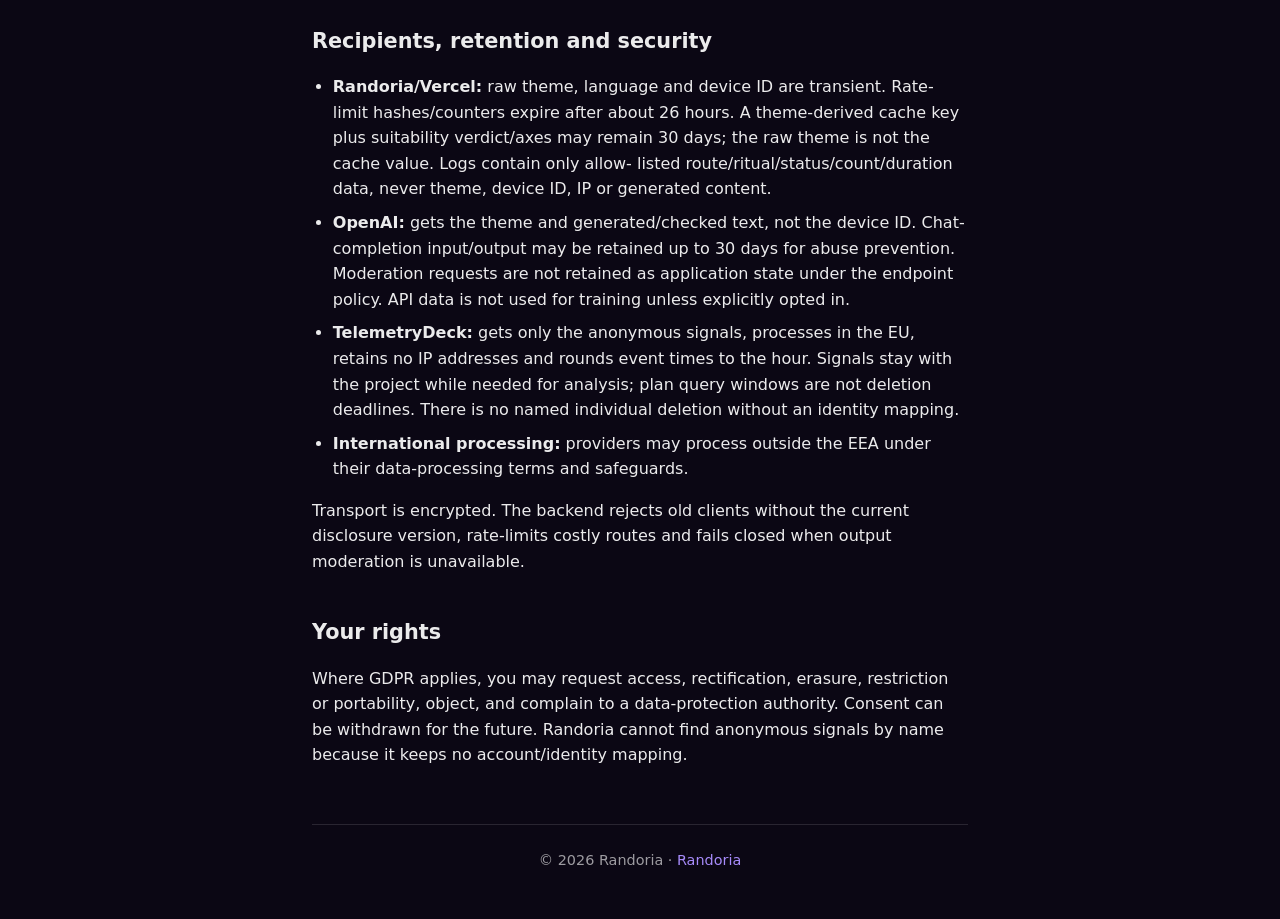
==== commit 328819c7: "Update Randoria privacy disclosures" ====
--- a/randoria/privacy/index.html
+++ b/randoria/privacy/index.html
@@ -4,7 +4,7 @@
   <meta charset="utf-8">
   <meta name="viewport" content="width=device-width, initial-scale=1">
   <title>Datenschutz — Randoria</title>
-  <meta name="description" content="Datenschutzerklärung der Randoria-App: keine Konten, keine Werbung, kein Tracking; anonyme Produktstatistiken und optionale KI-Kategorien.">
+  <meta name="description" content="Datenschutzerklärung der Randoria-App: keine Konten, keine Werbung, kein Tracking; optionale anonyme Statistiken und KI-Kategorien erst nach Einwilligung.">
   <link rel="canonical" href="https://suthi17.github.io/randoria/privacy/">
   <link rel="stylesheet" href="../styles.css">
   <link rel="icon" href="../icon.png">
@@ -17,73 +17,81 @@
       <h1>Datenschutzerklärung</h1>
       <p class="updated">Stand: 22. August 2026</p>
 
-      <p>Randoria kommt ohne Konten, ohne Werbung und ohne Nachverfolgung
-      über Apps oder Websites hinweg aus. Deine Spielinhalte bleiben auf
-      deinem Gerät. Die App sendet nur die unten beschriebenen anonymen
-      Statistiken und – wenn du es ausdrücklich anforderst – die Daten zum
-      Schreiben einer KI-Kategorie.</p>
+      <h2>Verantwortlicher und Kontakt</h2>
+      <p>Verantwortlicher ist der Anbieter, der auf Randorias
+      App-Store-Produktseite genannt wird. Datenschutz- und Supportanfragen
+      können über die <a href="../#support">Support-Seite</a> gestellt werden.</p>
 
+      <p>Randoria kommt ohne Konten, Werbung und Nachverfolgung über Apps oder
+      Websites hinweg aus. Alle Kernrituale funktionieren lokal. Daten
+      verlassen das Gerät nur nach den unten beschriebenen Entscheidungen.</p>
+
+      <h2>Verarbeitete Daten</h2>
       <ul>
-        <li><strong>Deine Inhalte bleiben auf deinem Gerät.</strong> Deine
-        Listen, Fragen, Optionen, Einstellungen und fertig erzeugten
-        KI-Kategorien liegen ausschließlich im lokalen Speicher der App auf
-        deinem iPhone. Beim Spielen werden keine dieser Inhalte
-        hochgeladen.</li>
-        <li><strong>Keine Konten.</strong> Es gibt keine Registrierung, keinen
-        Login und keine Nutzerprofile.</li>
-        <li><strong>Anonyme Produktstatistiken.</strong> Um zu verstehen,
-        welche Bereiche der App nützlich sind und wo technische Probleme
-        auftreten, nutzt Randoria TelemetryDeck. Übermittelt werden: welches
-        Ritual geöffnet und gestartet wird, eine grobe Nutzungs- und Gruppengröße, zu
-        welcher mitgelieferten Kategorie eine tatsächlich gezogene Karte
-        gehört oder lediglich der feste technische Wert <code>custom</code>, das Ergebnis und die grobe Dauer
-        einer KI-Kategorie-Anfrage sowie Anzahlen nach Diagnoseart wie
-        Absturz oder Hänger. Niemals übertragen werden Spieler- oder
-        Listennamen, Fragen, Optionen, eingegebene Kategorienamen, erzeugte
-        Einträge, Antworten oder Punktestände. Die Signale enthalten
-        App-Version, Betriebssystemversion, Gerätemodell sowie Sprach- und
-        Regionseinstellungen. TelemetryDeck vergibt eine zufällige, anonyme
-        Installationskennung; Randoria übermittelt weder Name, E-Mail-Adresse,
-        Apple-ID noch Werbekennung. TelemetryDeck speichert keine IP-Adressen,
-        rundet Ereigniszeiten auf die Stunde und verarbeitet die Signale in
-        der EU. Die Daten dienen ausschließlich der Verbesserung von
-        Randoria, niemals Werbung oder Tracking. Du kannst zukünftige Signale
-        jederzeit in Randorias Einstellungen unter „Anonyme Statistiken“
-        abschalten. Mehr dazu steht in der
-        <a href="https://telemetrydeck.com/docs/guides/privacy-faq/">Datenschutzdokumentation von TelemetryDeck</a>.</li>
-        <li><strong>Absturzberichte von Apple.</strong> Apple kann dem
-        Entwickler detaillierte, symbolizierte Absturzberichte bereitstellen,
-        wenn du in iOS das Teilen von Analyse- und Diagnosedaten aktiviert
-        hast. Diese Einstellung verwaltet iOS. Randoria sendet an
-        TelemetryDeck nur Diagnoseart und Anzahl, nicht den detaillierten
-        Aufrufstapel.</li>
-        <li><strong>KI-Kategorien (optional).</strong> Wenn du in einem Spiel
-        „Neue Kategorie“ antippst und ein Thema eingibst, sendet die App an
-        unseren eigenen Server: dein eingegebenes Thema, die gewünschte
-        Sprache und eine anonyme Gerätekennung (Apples
-        „identifierForVendor“). Die Kennung dient allein dazu, die Anzahl
-        neuer Kategorien pro Tag zu begrenzen; sie ist nicht mit deinem
-        Namen, deiner Apple-ID oder anderen Daten verknüpft und erlaubt keine
-        Nachverfolgung über Apps anderer Entwickler hinweg. Unser Server
-        reicht das Thema zur Texterzeugung an OpenAI weiter; dabei werden
-        weder deine Gerätekennung noch sonstige Gerätedaten an OpenAI
-        übermittelt. Die fertigen Einträge werden auf dein Gerät geliefert
-        und dort gespeichert — unser Server behält keine dauerhafte Kopie der
-        Themen oder Kategorien.</li>
-        <li><strong>Siri &amp; Kurzbefehle.</strong> Wenn du die
-        Siri-Kurzbefehle der App nutzt, wird deine Anfrage von Apple gemäß
-        Apples Datenschutzbestimmungen verarbeitet; die App selbst berechnet
-        das Ergebnis nur auf deinem Gerät.</li>
+        <li><strong>Lokale Spielinhalte.</strong> Listen, Namen, Fragen,
+        Optionen, Einstellungen, fertige KI-Kategorien und Spielstände bleiben
+        lokal. Beim Spielen wird nichts davon hochgeladen. Das Löschen der App
+        entfernt diese Daten.</li>
+        <li><strong>Optionale anonyme Statistiken.</strong> Erst nach
+        „Anonyme Statistiken teilen“ erhält TelemetryDeck begrenzte Ereignisse:
+        Ritual, grobe Dauer und Gruppengröße, feste ID einer genutzten
+        mitgelieferten Kategorie (oder nur <code>custom</code>), grobes
+        KI-Anfrageergebnis sowie Diagnoseart/-anzahl. Dazu kommen App-/iOS-
+        Version, Gerätemodell, Region/Sprache und eine zufällige anonyme
+        Installationskennung. Namen, Fragen, Themen, erzeugte Einträge,
+        Antworten und Punktestände werden nie gesendet. Bei Ablehnung startet
+        das SDK nicht. Widerruf ist jederzeit in den Einstellungen möglich.
+        Rechtsgrundlage: Einwilligung (Art. 6 Abs. 1 lit. a DSGVO).</li>
+        <li><strong>Optionale KI-Kategorien.</strong> Vor der ersten Anfrage
+        erklärt Randoria die Weitergabe und fragt nach Einwilligung. Thema und
+        Sprache gehen an Randorias Server bei Vercel und danach an OpenAI.
+        Apples <code>identifierForVendor</code> geht nur zur Ratenbegrenzung an
+        Randoria, nicht an OpenAI. Spielernamen, Listen und bestehende
+        Kategorien werden nicht gesendet. Rechtsgrundlagen: Einwilligung und
+        Bereitstellung der gewünschten Funktion (Art. 6 Abs. 1 lit. a/b),
+        Missbrauchs- und Kostenschutz als berechtigtes Interesse (lit. f).
+        Ein Widerruf stoppt neue Anfragen; lokal gespeicherte Kategorien bleiben.</li>
+        <li><strong>Apple-Diagnosen und Kurzbefehle.</strong> Apple kann gemäß
+        der iOS-Einstellung symbolizierte Absturzberichte bereitstellen.
+        Detaillierte Aufrufstapel bleiben bei Apple; Randoria übermittelt nach
+        Einwilligung nur anonyme Diagnoseanzahlen. Siri/Kurzbefehle verarbeitet
+        Apple nach seinen Bedingungen, das Ritualergebnis entsteht lokal.</li>
       </ul>
 
-      <p>Mit dem Löschen der App werden ihre lokalen Daten entfernt. Bereits
-      übermittelte anonyme, zusammengefasste Analysesignale können nicht mit
-      deiner Identität verbunden oder namentlich für Export oder Löschung
-      ausgewählt werden, weil Randoria weder Konten noch Identitätsdaten
-      besitzt.</p>
+      <h2>Empfänger, Speicherdauer und Sicherheit</h2>
+      <ul>
+        <li><strong>Randoria/Vercel:</strong> Rohes Thema, Sprache und Geräte-ID
+        werden vorübergehend verarbeitet. Ratenlimit-Hashes/Zähler laufen nach
+        etwa 26 Stunden ab. Ein themenabgeleiteter Cache-Schlüssel samt
+        Eignungsurteil/Achsen kann 30 Tage bleiben; der rohe Themenwortlaut ist
+        kein Cachewert. Logs enthalten nur freigegebene Route-/Ritual-/Status-
+        und Dauerangaben, nie Thema, Geräte-ID, IP oder erzeugten Inhalt.</li>
+        <li><strong>OpenAI:</strong> erhält Thema und erzeugte/geprüfte Texte,
+        nicht die Geräte-ID. Ein-/Ausgaben von
+        <code>/v1/chat/completions</code> können zur Missbrauchsprävention bis
+        zu 30 Tage gespeichert werden. Moderationsanfragen werden laut
+        Endpunktregel nicht als Anwendungszustand gespeichert. API-Daten dienen
+        ohne ausdrückliches Opt-in nicht dem Modelltraining.</li>
+        <li><strong>TelemetryDeck:</strong> erhält nur die anonymen Signale,
+        verarbeitet sie in der EU, speichert keine IP-Adressen und rundet
+        Ereigniszeiten auf die Stunde. Signale bleiben beim Projekt, solange
+        sie für Produktanalysen benötigt werden; Tarif-Abfragefenster sind
+        keine Löschfristen. Ohne Identitätsbezug ist keine namentliche
+        Einzellöschung möglich.</li>
+        <li><strong>Internationale Verarbeitung:</strong> Anbieter können Daten
+        außerhalb des EWR auf Grundlage ihrer Auftragsverarbeitungsbedingungen
+        und geeigneter Garantien verarbeiten.</li>
+      </ul>
+      <p>Anfragen sind transportverschlüsselt. Das Backend weist alte Clients
+      ohne aktuelle Offenlegungsversion ab, begrenzt teure Routen und blockiert
+      Ausgaben, wenn die Moderation nicht erreichbar ist.</p>
 
-      <p>Fragen zur App beantworten wir über die
-      <a href="../#support">Support-Seite</a>.</p>
+      <h2>Deine Rechte</h2>
+      <p>Soweit die DSGVO gilt, bestehen Rechte auf Auskunft, Berichtigung,
+      Löschung, Einschränkung, Datenübertragbarkeit und Widerspruch sowie ein
+      Beschwerderecht bei einer Datenschutzaufsicht. Einwilligungen können mit
+      Wirkung für die Zukunft widerrufen werden. Randoria kann anonyme Signale
+      mangels Konto und Identitätszuordnung nicht namentlich abrufen.</p>
     </article>
 
     <hr class="divider">
@@ -92,69 +100,76 @@
       <h1>Privacy Policy</h1>
       <p class="updated">Last updated: 22 August 2026</p>
 
-      <p>Randoria has no accounts, no advertising and no tracking across apps
-      or websites. Your game content stays on your device. The app sends only
-      the anonymous statistics described below and, when you explicitly
-      request it, the data needed to write an AI category.</p>
+      <h2>Controller and contact</h2>
+      <p>The controller is the provider identified on Randoria's App Store
+      product page. Privacy and support requests can be submitted through the
+      <a href="../#support">support page</a>.</p>
 
+      <p>Randoria has no accounts, advertising or cross-app/website tracking.
+      All core rituals work locally. Data leaves the device only after the
+      choices described below.</p>
+
+      <h2>Data processed</h2>
       <ul>
-        <li><strong>Your content stays on your device.</strong> Your lists,
-        questions, options, settings and finished AI categories are stored
-        only in the app's local storage on your iPhone. Playing does not
-        upload any of these contents.</li>
-        <li><strong>No accounts.</strong> The app has no sign-up, no login and
-        no user profiles.</li>
-        <li><strong>Anonymous product statistics.</strong> To understand which
-        parts of the app are useful and where technical problems occur,
-        Randoria uses TelemetryDeck. It reports which ritual is opened and
-        started, a coarse duration and group-size band, which built-in category a drawn card
-        belongs to or the single value “custom”, the result and
-        coarse duration of an AI-category request, and counts by diagnostic
-        type such as crash or hang. It never sends player or list names,
-        questions, options, typed category themes, generated entries, answers
-        or scores. Signals include app version, operating-system version,
-        device model and language/locale metadata. TelemetryDeck assigns a
-        random, anonymous installation identifier; Randoria does not provide
-        a name, email address, Apple ID or advertising identifier.
-        TelemetryDeck does not store IP addresses, rounds event times to the
-        hour and processes the signals in the EU. The data is used only to
-        improve Randoria, never for advertising or tracking. You can stop
-        future signals at any time in Randoria's Settings under “Anonymous
-        statistics”. More information is available in
-        <a href="https://telemetrydeck.com/docs/guides/privacy-faq/">TelemetryDeck's privacy documentation</a>.</li>
-        <li><strong>Crash reports from Apple.</strong> Apple may make detailed,
-        symbolicated crash reports available to the developer when you have
-        enabled sharing analytics and diagnostics in iOS. This is controlled
-        by iOS. Randoria sends only the diagnostic type and count to
-        TelemetryDeck, not the detailed call stack.</li>
-        <li><strong>AI categories (optional).</strong> When you tap “Add
-        category” in a game and enter a theme, the app sends to our own
-        server: the theme you typed, your preferred language and an anonymous
-        device identifier (Apple's “identifierForVendor”). The identifier
-        exists solely to limit how many new categories can be written per
-        day; it is not linked to your name, Apple ID or other data and cannot
-        follow you across other developers' apps. Our server forwards the
-        theme to OpenAI to generate entries; neither your device identifier
-        nor other device data is passed to OpenAI. The finished entries are
-        delivered to your device and stored there — our server keeps no
-        lasting copy of themes or categories.</li>
-        <li><strong>Siri &amp; Shortcuts.</strong> If you use the app's Siri
-        shortcuts, your request is processed by Apple according to Apple's
-        privacy terms; the app itself computes the result on your device.</li>
+        <li><strong>Local game content.</strong> Lists, names, questions,
+        options, settings, finished AI categories and game state remain local.
+        Playing uploads none of them. Deleting the app removes this data.</li>
+        <li><strong>Optional anonymous statistics.</strong> Only after “Share
+        anonymous statistics”, TelemetryDeck receives bounded ritual events,
+        coarse duration/participant bands, a finite built-in category ID (or
+        only <code>custom</code>), coarse AI outcomes and diagnostic type/count.
+        SDK metadata includes app/OS version, device model, locale and a random
+        anonymous installation ID. Names, questions, themes, generated entries,
+        answers and scores are never sent. Declining leaves the SDK
+        uninitialized; consent can be withdrawn in Settings. Legal basis:
+        consent (GDPR Art. 6(1)(a)).</li>
+        <li><strong>Optional AI categories.</strong> Before the first request,
+        Randoria explains the transfer and asks for consent. Theme/language go
+        to Randoria's Vercel server and then OpenAI. Apple's
+        <code>identifierForVendor</code> goes only to Randoria for rate limiting,
+        never OpenAI. Player names, lists and existing categories are not sent.
+        Legal bases: consent/requested service (Art. 6(1)(a)/(b)); abuse/cost
+        protection (legitimate interests, Art. 6(1)(f)). Withdrawal stops new
+        requests but leaves on-device categories intact.</li>
+        <li><strong>Apple diagnostics and Shortcuts.</strong> Apple may provide
+        symbolicated crashes according to the iOS setting. Detailed stacks stay
+        with Apple; Randoria forwards only anonymous counts after consent.
+        Apple processes Siri/Shortcuts; Randoria computes results locally.</li>
       </ul>
 
-      <p>Deleting the app removes its local data. Anonymous, aggregated
-      analytics signals already transmitted cannot be connected to your
-      identity or selected by name for export or deletion because Randoria
-      has neither accounts nor identity data.</p>
+      <h2>Recipients, retention and security</h2>
+      <ul>
+        <li><strong>Randoria/Vercel:</strong> raw theme, language and device ID
+        are transient. Rate-limit hashes/counters expire after about 26 hours.
+        A theme-derived cache key plus suitability verdict/axes may remain 30
+        days; the raw theme is not the cache value. Logs contain only allow-
+        listed route/ritual/status/count/duration data, never theme, device ID,
+        IP or generated content.</li>
+        <li><strong>OpenAI:</strong> gets the theme and generated/checked text,
+        not the device ID. Chat-completion input/output may be retained up to
+        30 days for abuse prevention. Moderation requests are not retained as
+        application state under the endpoint policy. API data is not used for
+        training unless explicitly opted in.</li>
+        <li><strong>TelemetryDeck:</strong> gets only the anonymous signals,
+        processes in the EU, retains no IP addresses and rounds event times to
+        the hour. Signals stay with the project while needed for analysis; plan
+        query windows are not deletion deadlines. There is no named individual
+        deletion without an identity mapping.</li>
+        <li><strong>International processing:</strong> providers may process
+        outside the EEA under their data-processing terms and safeguards.</li>
+      </ul>
+      <p>Transport is encrypted. The backend rejects old clients without the
+      current disclosure version, rate-limits costly routes and fails closed
+      when output moderation is unavailable.</p>
 
-      <p>Questions about the app are answered on the
-      <a href="../#support">support page</a>.</p>
+      <h2>Your rights</h2>
+      <p>Where GDPR applies, you may request access, rectification, erasure,
+      restriction or portability, object, and complain to a data-protection
+      authority. Consent can be withdrawn for the future. Randoria cannot find
+      anonymous signals by name because it keeps no account/identity mapping.</p>
     </article>
 
-    <footer>
-      © 2026 Randoria · <a href="../">Randoria</a>
-    </footer>
+    <footer>© 2026 Randoria · <a href="../">Randoria</a></footer>
   </div>
 </body>
 </html>
